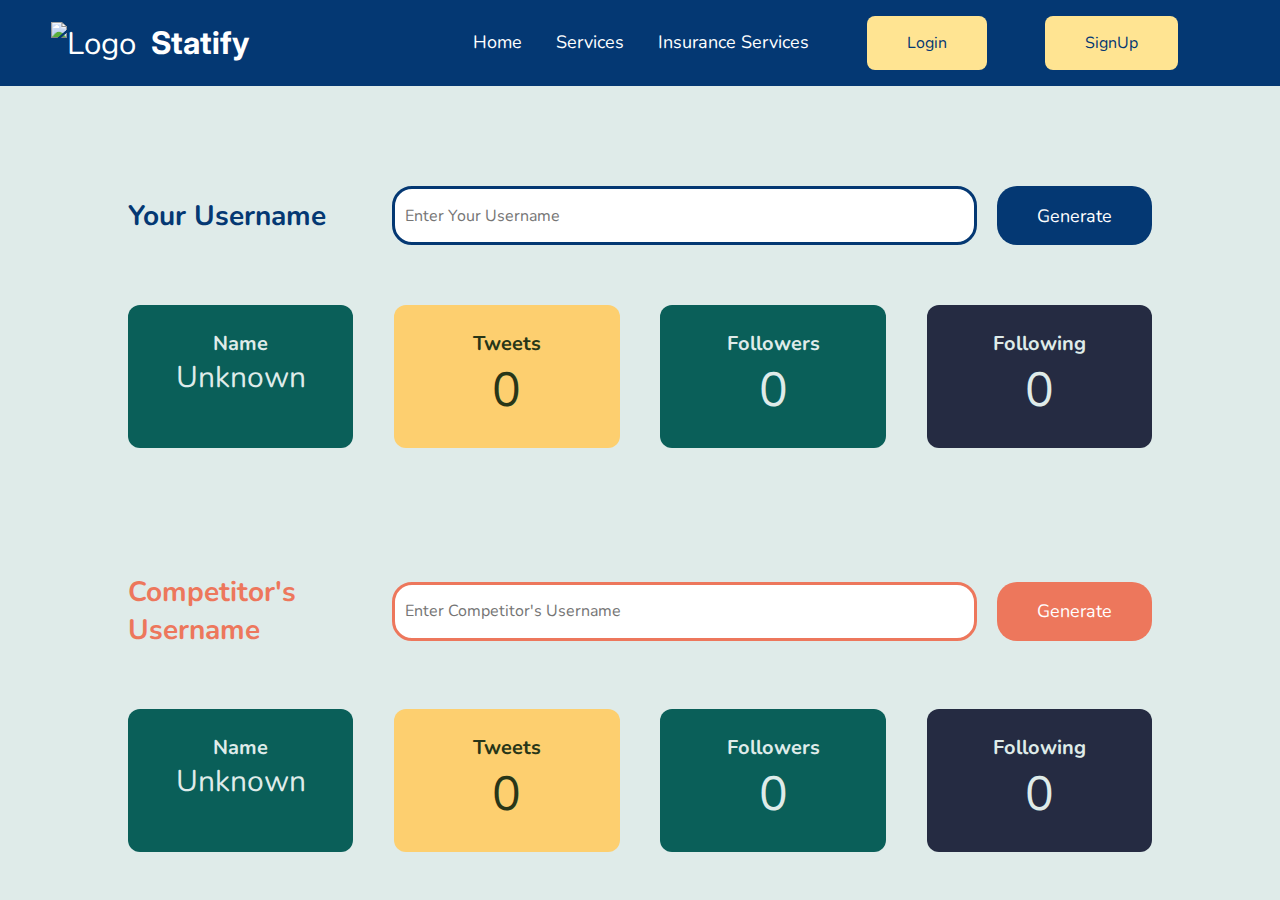
==== toolpage.html @ dafd424c "changed bargraph to radial graph" ====
<!DOCTYPE html>
<html lang="en">
<head>
    <meta charset="UTF-8">
    <meta http-equiv="X-UA-Compatible" content="IE=edge">
    <meta name="viewport" content="width=device-width, initial-scale=1.0">
    <link rel="stylesheet" href="./tool-style.css">
    <link rel="stylesheet" href="./tool-media-query.css" media="(max-width: 1000px)">
    <link rel="preconnect" href="https://fonts.googleapis.com">
    <link rel="preconnect" href="https://fonts.gstatic.com" crossorigin>
    <link href="https://fonts.googleapis.com/css2?family=Inter:wght@700&family=Nunito&display=swap" rel="stylesheet">
    <title>Statify</title>
</head>
<body style="background-color: #DFEBE9;">
    <header style="background-color: #043873;">
        <nav>
            <div class="logo">
                <img src="./icons/icon.png" alt="Logo">
                <h1 style="font-family: 'Inter', sans-serif;">Statify</h1>
            </div>
            <ul>
                    <li><a href="#">Home</a></li>
                    <li><a href="#">Services</a></li>
                    <li><a href="#">Insurance Services</a></li>
                    <li><button>Login</button></li>
                    <li><button>SignUp</button></li>
            </ul>
            <box-icon name='menu' color="whitesmoke" size="lg" id="menu"></box-icon>
        </nav>
    </header>
    <main>
        <!--Generate Your Stats Section-->
        <section class="stats">
            <section class="input user"><!--Your Stats Section-->
                <h2>Your Username</h2>
                <form id="userform" name="userform" class="input-field" value="">
                    <input type="text" name="username" placeholder = 'Enter Your Username' onfocus="this.placeholder = ''"onblur="this.placeholder = 'Enter Your Username'">
                    <button type="submit">Generate</button>
                </form>
            </section>
            <section class="cards">
                <section class="card" style="background-color: #0A5F59"><h3>Name</h3><p id="user-username" style="font-size: 3rem;">Unknown</p></section>
                <section class="card" style="background-color: #FDCF6F; color: #283618;"><h3>Tweets</h3><p id="user-tweets">0</p></section>
                <section class="card" style="background-color: #0A5F59"><h3>Followers</h3><p id="user-followers">0</p></section>
                <section class="card" style="background-color: #252B42"><h3>Following</h3><p id="user-following">0</p></section>
            </section>
            <section class="input competitor"><!--Competitor's Stats Section-->
                <h2>Competitor's Username</h2>
                <form id="competitorForm" name="competitorForm" class="input-field" value="">
                    <input type="text" name="username" placeholder = "Enter Competitor's Username" onfocus="this.placeholder = ''"onblur="this.placeholder = 'Enter Competitors Username'">
                    <button type="submit">Generate</button>
                </form>
            </section>
            <section class="cards">
                <section class="card" style="background-color: #0A5F59"><h3>Name</h3><p id="competitor-username" style="font-size: 3rem;">Unknown</p></section>
                <section class="card" style="background-color: #FDCF6F; color: #283618;"><h3>Tweets</h3><p id="competitor-tweets">0</p></section>
                <section class="card" style="background-color: #0A5F59"><h3>Followers</h3><p id="competitor-followers">0</p></section>
                <section class="card" style="background-color: #252B42"><h3>Following</h3><p id="competitor-following">0</p></section>
            </section>
        </section>
        <!--Chart Section-->
        <section class="chart-card">
            <div class="radial-chart1" id="radial-chart-div1">
                <canvas id="radial-chart1" role="img" ></canvas>
            </div>
            <div class="radial-chart2" id="radial-chart-div2">
                <canvas id="radial-chart2" role="img" ></canvas>
            </div>
            <div class="radial-chart3" id="radial-chart-div3">
                <canvas id="radial-chart3" role="img" ></canvas>
            </div>
        </section>
    </main>
    <script src="https://unpkg.com/boxicons@2.1.4/dist/boxicons.js" defer></script>
    <script src="https://cdn.jsdelivr.net/npm/chart.js@4.2.0/dist/chart.umd.min.js" defer></script>
    <script type="text/javascript" src="./tool-script.js" defer></script>
</body>
</html>
---- tool-style.css ----
/*--------- Utilities ----------*/
* {
    margin: 0;
    padding: 0;
    box-sizing: border-box;
    font-size: 62.5%;
    font-family: 'Nunito', 'Helvetica Neue';
}

li {
    list-style-type: none;
}

a {
    text-decoration: none;
}

button {
    padding: 1.6rem 4rem;
    cursor: pointer;
}

button:hover {
    box-shadow: 0 4px 8px 0 rgba(0, 0, 0, 0.2), 0 6px 20px 0 rgba(0, 0, 0, 0.19);
}

nav box-icon {
    display: none;
}

/*--------- Navbar ------------*/
nav {
    padding: 1.6rem 4vw;
    display: flex;
    justify-content: space-between;
    align-items: center;
}

.logo {
    display: flex;
    align-items: center;
    font-size: 5rem;
    column-gap: 1.5rem;
    color: #FFFFFF
}


ul {
    margin-right: calc(7.5rem - 2.4rem);
}
nav ul li {
    display: inline-block;
    margin-left: 3.2rem;
}

nav ul li a{
    font-size: 1.8rem;
    color: #FFFFFF;
}

nav ul button{
    padding: 1.6rem 4rem;
    background-color: #FFE492;
    font-size: 1.6rem;
    color: #043873;
    border: none;
    border-radius: 8px;
    margin-left: 2.4rem;
}

/*----------------stats section ----------------*/
/*----------------stats section > input section----------------*/
.input {
    padding: 10rem 10vw 6rem 10vw;
    display: flex;  
    gap: 1rem;
    font-size: 2.8rem;
    justify-content: space-between;
    align-items: center;
}

.user {
    color: #043873;
}

.competitor{
    color: #ed775c;
}

.input h2 {
    flex-basis: 30%;
    font-size: 2.8rem;
}

.input-field {
    display: flex;
    flex-basis: 90%;
    gap: 2rem;
}
.input-field input {
    flex-basis: 90%;
    height: 5.9rem;
    border-radius: 20px;
    font-size: 1.6rem;
    padding-left: 10px;
}

.user input{
    border: 3px solid #043873;
}

.competitor input {
    border: 3px solid #ed775c;
}

.input-field button {
    border: none;
    color:#FFFFFF;
    border-radius: 20px;
    font-size: 1.8rem;
}

.user button{
    background-color: #043873;
}

.competitor button{
    background-color: #ed775c;
}
/*----------------stats section > card section----------------*/
.cards {
    color: #DFEBE9;
    text-align: center;
    display: flex;
    padding: 0 10vw 2.5rem 10vw;
    justify-content: space-between;
    gap: 2rem;
}

.card {
    padding: 2.5rem 0;
    flex-basis: 22%;
    display: flex;
    flex-direction: column;
    border: none;
    border-radius: 12px;
}

.card:hover{
    box-shadow: 4px 4px 10px #1E617A;
}

.card h3 {
    font-size: 2rem;
}

.card p {
    font-size: 4.8rem;
}

/*----------- Graph Section------------*/
.chart-card {
    margin: 0 10vw 2.5rem 10vw;
    background-color: #FFFFFF;
    border: solid 3px rgba(54, 162, 235, 1);
    border-radius: 24px;
    display: none;
    flex-wrap: wrap;
    justify-content: center;
    gap: 1rem;
}

.chart-card div {
    flex-basis: 30%;
}
---- tool-media-query.css ----
/* || Utilities */
@media (max-width: 768px) {
    html {
      font-size: 50%;
    }
}

/*---------- Navbar ------------*/
@media only screen and (max-width: 1000px) {
    nav {
        flex-direction: column;
        align-items: flex-start;
        position: relative;
    }

    nav box-icon {
        display: block;
        position: absolute;
        right: 10%;
    }

    nav ul{
        margin-top: 1.5rem;
        display: none;
        align-self: flex-start;
        background: #FFFFFF;
        border-radius: 10px;
        width: 100%;
    }

    .showmenu{
        display: block;
    }

    nav ul li{
        display: block;
        padding: 2% 0;
    }

    nav ul li a{
        color: #2B2B31;
    }
}

/*---------- Input Section ------------*/
@media only screen and (max-width: 500px) {
    .input {
       flex-direction: column;
       padding-top: 5rem;
    }

    .input-field {
        flex-basis: auto;
        flex-wrap: wrap;
        justify-content: center;
    }
}

/*---------- Card Section ------------*/
@media only screen and (max-width: 768px){
    .cards {
        flex-direction: column;
    }
}

/*---------- Chart :( ------------*/
@media only screen and (max-width: 768px){
    .chart {
        height: 35vh;
    }
}
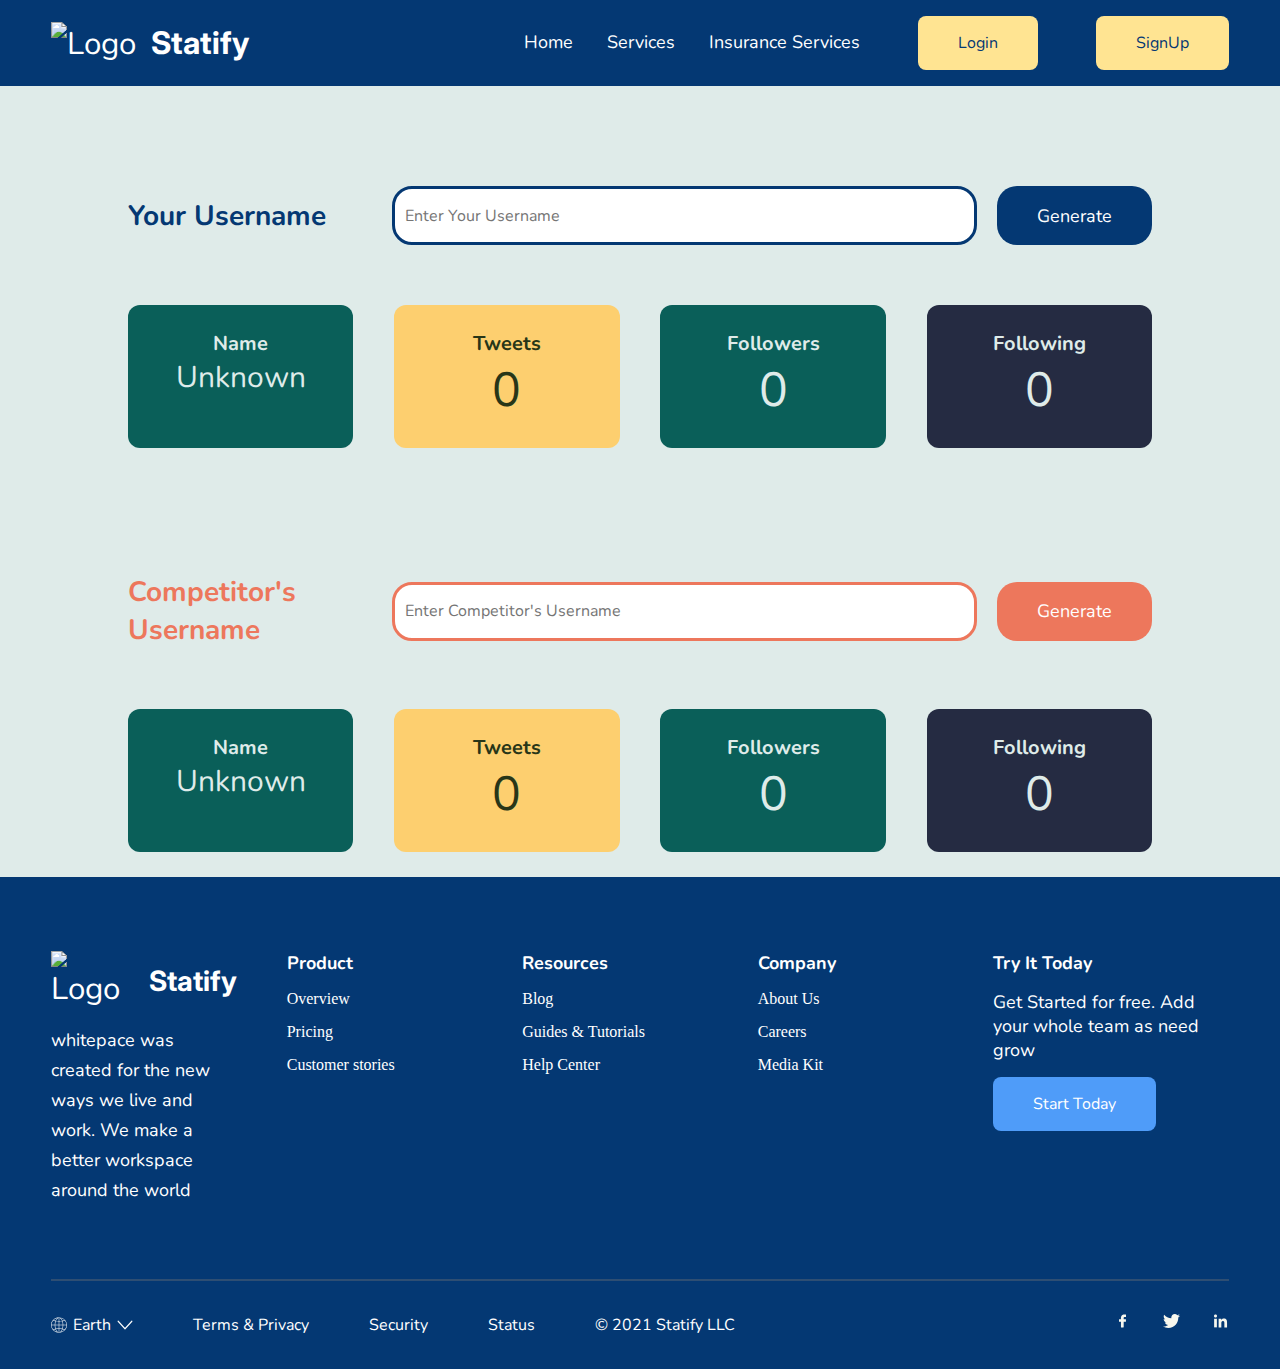
==== commit d5470366: "footer links added and responsiveness fixed" ====
--- a/toolpage.html
+++ b/toolpage.html
@@ -71,6 +71,67 @@
             </div>
         </section>
     </main>
+    <footer style="background-color: #043873;">
+        <section class="footer-text">
+            <section class="description">
+                <div class="logo">
+                    <img src="./icons/icon.png" alt="Logo">
+                    <h4 style="font-family: 'Inter', sans-serif; font-size: 2.8rem;">Statify</h4>
+                </div>
+                <p style="font-size: 1.8rem; line-height: 3rem;">whitepace was created for the new ways we live and work. We make a better workspace around the world</p>
+            </section>
+            <section class="links production">
+                <h4>Product</h4>
+                <ul>
+                    <li><a href="#">Overview</a></li>
+                    <li><a href="#">Pricing</a></li>
+                    <li><a href="#">Customer stories</a></li>
+                </ul>
+            </section>
+            <section class="links resources">
+                <h4>Resources</h4>
+                <ul>
+                    <li><a href="#">Blog</a></li>
+                    <li><a href="#">Guides & Tutorials</a></li>
+                    <li><a href="#">Help Center</a></li>
+                </ul>
+            </section>
+            <section class="links company">
+                <h4>Company</h4>
+                <ul>
+                    <li><a href="#">About Us</a></li>
+                    <li><a href="#">Careers</a></li>
+                    <li><a href="#">Media Kit</a></li>
+                </ul>
+            </section>
+            <section class="links company">
+                <h4>Try It Today</h4>
+                <p style="font-size: 1.8rem;">Get Started for free. Add your whole team as need grow</p>
+                <button onclick="loadToolPage()">Start Today</button>
+            </section>
+        </section>
+        <hr style="border: 1px solid #2E4E73; width: 92%; margin: auto;">
+        <section class="footer-links">
+            <section class="language">
+                <ul>
+                    <li>
+                        <img src="./icons/earth.svg" alt="" class="language-icon">
+                        <a>Earth</a>
+                        <img src="./icons/down-arrow.svg" alt="" class="language-icon">
+                    </li>
+                    <li><a href="#">Terms & Privacy</a></li>
+                    <li><a href="#">Security</a></li>
+                    <li><a href="#">Status</a></li>
+                    <li><a href="#">&copy; 2021 Statify LLC</a></li>
+                </ul>
+            </section>
+            <section class="social-links">
+                <img src="./icons/facebook.svg" alt="">
+                <img src="./icons/Twitter.svg" alt="">
+                <img src="./icons/Linkedin.svg" alt="">
+            </section>
+        </section>
+    </footer>
     <script src="https://unpkg.com/boxicons@2.1.4/dist/boxicons.js" defer></script>
     <script src="https://cdn.jsdelivr.net/npm/chart.js@4.2.0/dist/chart.umd.min.js" defer></script>
     <script type="text/javascript" src="./tool-script.js" defer></script>
--- a/tool-style.css
+++ b/tool-style.css
@@ -44,10 +44,6 @@
     color: #FFFFFF
 }
 
-
-ul {
-    margin-right: calc(7.5rem - 2.4rem);
-}
 nav ul li {
     display: inline-block;
     margin-left: 3.2rem;
@@ -173,3 +169,99 @@
 .chart-card div {
     flex-basis: 30%;
 }
+
+/*---------- footer section-----------*/
+/*--------------- footer --------------------*/
+.footer-text {
+    padding: 7.4rem 4vw;
+    display:flex;
+    justify-content: space-between;
+    /* gap: 10rem; */
+    color: #FFFFFF
+}
+
+.footer-text > section {
+    flex-basis: 20%;
+}
+
+.description {
+    display: flex;
+    flex-direction: column;
+    gap: 1.5rem;
+    align-items: flex-start;
+    padding-right: 5rem;
+}
+
+
+.links {
+    display: flex;
+    flex-direction: column;
+    gap: 1.5rem;
+}
+
+.links h4 {
+    font-size: 1.8rem;
+}
+
+.links ul li{
+    padding-bottom: 1.5rem;
+}
+
+.links ul li a {
+    color: #FFFFFF;
+    font-family: 'Nuinto';
+    font-size: 1.6rem;
+}
+
+.links button {
+    border: none;
+    border-radius: 8px;
+    background-color: #4F9CF9;
+    align-self: flex-start;
+    font-size: 1.6rem;
+    color: #FFFFFF;
+}
+
+/*--------------- footer links--------------------*/
+.footer-links {
+    display: flex;
+    flex-wrap: wrap;
+    gap: 3rem;
+    justify-content: space-between;
+    padding: 3.3rem 4vw;
+}
+
+.language-icon {
+    width: 1.6rem;
+}
+
+.language ul{
+    display: flex;
+}
+
+.language ul li {
+    display: inline-block;
+    padding: 0 3rem;
+}
+
+.language ul li:first-child {
+    padding-left: 0;
+    display: flex;
+    gap: 0.6rem;
+    align-items: center;
+}
+
+.language ul li a{
+    color: #FFFFFF;
+    font-size: 1.6rem;
+}
+
+.social-links {
+    display: flex;
+    gap: 3.2rem;
+}
+
+.social-links img {
+    width: 1.7rem;
+    height: 1.4rem;
+}
--- a/tool-media-query.css
+++ b/tool-media-query.css
@@ -68,4 +68,38 @@
     .chart {
         height: 35vh;
     }
+}
+
+/*--------- footer section ----------------*/
+@media only screen and (max-width: 700px) {
+    .footer-text {
+        flex-direction: column;
+        justify-content: center;
+        gap: 5rem;
+    }
+
+    .links {
+        align-items: center;
+    }
+
+    .links ul{
+        margin: auto;
+        text-align: center;
+    }
+
+    .links button {
+        align-self: center;
+    }
+}
+
+/*--------------- footer links--------------------*/
+
+@media only screen and (max-width: 610px){
+    .language ul{
+        flex-direction: column;
+    }
+
+    .language ul li {
+        padding-left: 0;
+    }
 }